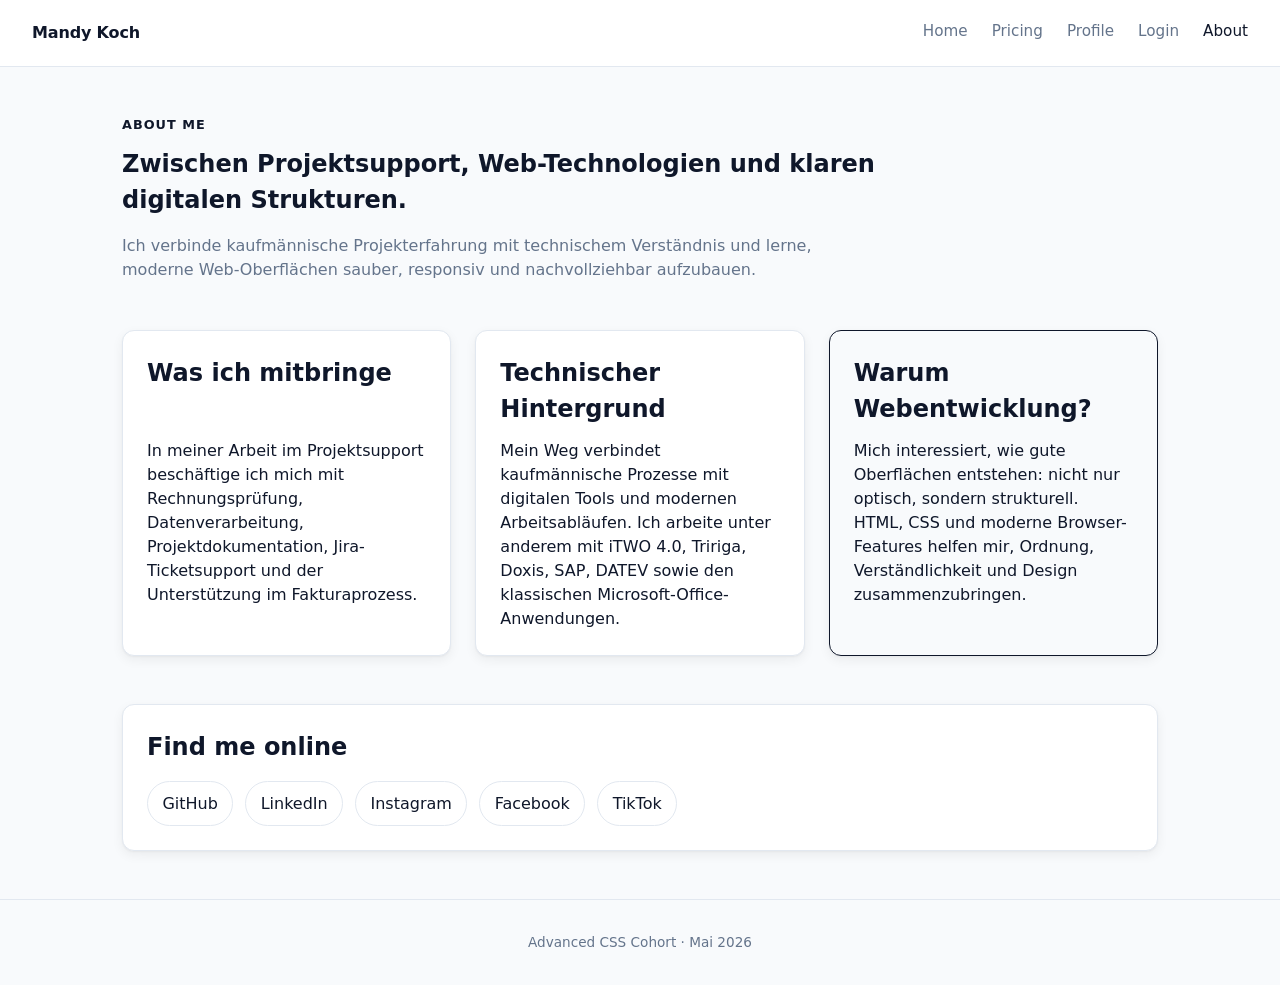
==== about.html @ 2872f576 "feat: personal platform-runtime — ready for deployment" ====
<!DOCTYPE html>
<html lang="de">

<head>
    <meta charset="UTF-8">
    <meta name="viewport" content="width=device-width, initial-scale=1.0">
    <title>Platform as Runtime — About</title>

    <link rel="stylesheet" href="tokens.css">
    <link rel="stylesheet" href="base.css">
    <link rel="stylesheet" href="pages.css">
    <link rel="stylesheet" href="transitions.css">
    <link rel="stylesheet" href="tooltips.css">
</head>

<body>
    <header class="site-nav">
        <a href="index.html" class="brand">Mandy Koch</a>

        <nav>
            <a href="index.html">Home</a>
            <a href="pricing.html">Pricing</a>
            <a href="profile.html">Profile</a>
            <a href="login.html">Login</a>
            <a href="about.html" aria-current="page">About</a>
        </nav>
    </header>

    <main class="page page-about">

        <section class="about-hero">
            <p class="eyebrow">About me</p>

            <h1>
                Zwischen Projektsupport, Web-Technologien
                und klaren digitalen Strukturen.
            </h1>

            <p class="lead">
                Ich verbinde kaufmännische Projekterfahrung mit technischem Verständnis
                und lerne, moderne Web-Oberflächen sauber, responsiv und nachvollziehbar
                aufzubauen.
            </p>
        </section>

        <section class="about-grid">

            <article class="about-card">
                <h2>Was ich mitbringe</h2>

                <p>
                    In meiner Arbeit im Projektsupport beschäftige ich mich mit
                    Rechnungsprüfung, Datenverarbeitung, Projektdokumentation,
                    Jira-Ticketsupport und der Unterstützung im Fakturaprozess.
                </p>
            </article>

            <article class="about-card">
                <h2>Technischer Hintergrund</h2>

                <p>
                    Mein Weg verbindet kaufmännische Prozesse mit digitalen Tools
                    und modernen Arbeitsabläufen. Ich arbeite unter anderem mit
                    iTWO 4.0, Tririga, Doxis, SAP, DATEV sowie den klassischen
                    Microsoft-Office-Anwendungen.
                </p>
            </article>

            <article class="about-card about-card-featured">
                <h2>Warum Webentwicklung?</h2>

                <p>
                    Mich interessiert, wie gute Oberflächen entstehen:
                    nicht nur optisch, sondern strukturell.
                    HTML, CSS und moderne Browser-Features helfen mir,
                    Ordnung, Verständlichkeit und Design zusammenzubringen.
                </p>
            </article>

        </section>

        <section class="social-section">
            <h2>Find me online</h2>

            <div class="social-links">
                <a href="https://github.com/Skulli485" target="_blank" rel="noreferrer">
                    GitHub
                </a>

                <a href="https://www.linkedin.com/in/mandy-koch-85b7ab2b9/"
                    target="_blank"
                    rel="noreferrer">
                    LinkedIn
                </a>

                <a href="https://www.instagram.com/mandy.skulli/"
                    target="_blank"
                    rel="noreferrer">
                    Instagram
                </a>

                <a href="https://www.facebook.com/mandy.skulli"
                    target="_blank"
                    rel="noreferrer">
                    Facebook
                </a>

                <a href="https://www.tiktok.com/@skulli2710"
                    target="_blank"
                    rel="noreferrer">
                    TikTok
                </a>
            </div>
        </section>

    </main>

    <footer class="site-footer">
        <p>Advanced CSS Cohort · Mai 2026</p>
    </footer>
</body>

</html>
---- tokens.css ----
/* ============================================================
   TOKENS.CSS — 3-Layer Token-System
   Layer 1 = Primitives, Layer 2 = Semantic, Layer 3 = Component
   Brand-Wechsel = Layer 2 ändern, alle Layer-3-Werte folgen.
   ============================================================ */

/* LAYER 1 — PRIMITIVES (rohe Werte, niemals direkt in Components) */
:root {
   --slate-50: #f8fafc;
   --slate-100: #f1f5f9;
   --slate-200: #e2e8f0;
   --slate-300: #cbd5e1;
   --slate-500: #64748b;
   --slate-700: #334155;
   --slate-900: #0f172a;
   --indigo-500: #6366f1;
   --white: #ffffff;
   --black: #000000;
}

/* LAYER 2 — SEMANTIC (Bedeutung, nicht Zahl) */
:root {
   --color-brand: var(--rose-500);
   --color-text: var(--slate-900);
   --color-text-muted: var(--slate-500);
   --color-bg: var(--slate-50);
   --color-card: var(--white);
   --color-border: var(--slate-200);
   --color-muted: var(--slate-300);
}

/* LAYER 3 — COMPONENT (color-mix derived, oklch) */
:root {
   --color-featured-tint: color-mix(in oklch, var(--color-brand) 8%, white);
   --color-featured-border: color-mix(in oklch, var(--color-brand) 70%, white);
   --color-button-hover: color-mix(in oklch, var(--color-brand) 85%, black);
   --color-tooltip-bg: var(--slate-900);
   --color-tooltip-text: var(--slate-50);

   --radius-card: 0.75rem;
   --radius-button: 0.5rem;
   --radius-pill: 999px;

   --shadow-card: 0 1px 2px color-mix(in oklch, var(--black) 4%, transparent),
      0 4px 12px color-mix(in oklch, var(--black) 6%, transparent);
}

/* Cascade-Frage:
   1. Auf welcher Ebene ist --color-brand definiert (Layer 1, 2, oder 3)?
      Antwort: --color-brand ist in Layer 2 definiert, weil es ein semantischer Token ist.

   2. Was würde passieren, wenn ich in der .login-card-Regel
      --color-brand neu setze?
      Antwort: Innerhalb der .login-card würden alle Werte, die var(--color-brand) benutzen,
      lokal den neuen Wert übernehmen, inklusive abgeleiteter Component-Tokens wie Hover-Farben,
      sofern sie in diesem Bereich neu berechnet werden.

   3. Wäre das eine gute Idee?
      Antwort: Eher nicht für einen globalen Brand-Wechsel, weil die Marke dann nur lokal
      innerhalb der .login-card überschrieben wird. Besser ist es, --color-brand zentral in Layer 2
      zu ändern, damit das ganze Design-System konsistent bleibt.
*/
---- base.css ----
/* ============================================================
   BASE.CSS — Reset + Body + Nav + Footer + Buttons
   Wiederverwendbar auf allen Pages.
   ============================================================ */

*,
*::before,
*::after {
  box-sizing: border-box;
  margin: 0;
  padding: 0;
}

html {
  scroll-behavior: smooth;
}

body {
  font-family: system-ui, -apple-system, "Segoe UI", sans-serif;
  background: var(--color-bg);
  color: var(--color-text);
  line-height: 1.5;
  min-height: 100vh;
  display: flex;
  flex-direction: column;
}

/* === Site Navigation (auf allen Pages identisch) === */
/* Specificity: (0, 0, 1, 0) => eine Klasse*/
.site-nav {
  display: flex;
  justify-content: space-between;
  align-items: center;
  padding: 1.25rem 2rem;
  background: var(--color-card);
  border-bottom: 1px solid var(--color-border);
}

.site-nav .brand {
  font-weight: 700;
  font-size: 1rem;
  color: var(--color-text);
  text-decoration: none;
  letter-spacing: -0.01em;
}

/* Specificity: (0, 0, 1, 1) => eine Klasse + ein Type-sector */
.site-nav nav {
  display: flex;
  gap: 1.5rem;
}

/* Specificity: (0, 0, 2, 1) => eine Klasse + 2 Type-sectors */
.site-nav nav a {
  color: var(--color-text-muted);
  text-decoration: none;
  font-size: 0.95rem;
  transition: color 0.15s ease;
}

.site-nav nav a:hover {
  color: var(--color-brand);
}

.site-nav nav a[aria-current="page"] {
  color: var(--color-brand);
  border-bottom: 2px solid var(--color-brand);
  padding-bottom: 0.2rem;
}

/* === Main Content === */
.page {
  flex: 1;
  width: 100%;
  max-width: 1100px;
  margin: 0 auto;
  padding: 3rem 2rem;
}

/* === Buttons (geteilt) === */
.btn {
  display: inline-block;
  padding: 0.75rem 1.25rem;
  border-radius: var(--radius-button);
  font-weight: 600;
  font-size: 0.95rem;
  text-decoration: none;
  cursor: pointer;
  border: 1px solid transparent;
  transition: background 0.2s ease, color 0.2s ease, border-color 0.2s ease;
}

.btn-primary {
  background: var(--color-brand);
  color: white;
}

.btn-primary:hover {
  background: var(--color-button-hover);
}

.btn-ghost {
  background: transparent;
  color: var(--color-text);
  border-color: var(--color-border);
}

.btn-ghost:hover {
  border-color: var(--color-brand);
  color: var(--color-brand);
}

.btn:focus-visible {
  outline: 3px solid var(--color-featured-border);
  outline-offset: 2px;
}

/* === Footer === */
.site-footer {
  text-align: center;
  padding: 2rem;
  color: var(--color-text-muted);
  font-size: 0.85rem;
  border-top: 1px solid var(--color-border);
}
---- pages.css ----
/* ============================================================
   PAGES.CSS — Page-spezifische Styles für alle vier Pages.
   Home, Pricing, Profile, Login.
   ============================================================ */

/* ========== HOME ========== */
.page-home .hero {
  text-align: center;
  padding: 3rem 0 4rem;
}

.page-home .hero>* {
  animation: fade-in-slide linear both;
  animation-timeline: view();
  animation-range: entry 0% entry 30%;
}

@keyframes fade-in-slide {
  from {
    opacity: 0;
    transform: translateY(30px);
  }

  to {
    opacity: 1;
    transform: translateY(0);
  }
}

.page-home h1 {
  font-size: clamp(1.75rem, 4vw, 2.75rem);
  font-weight: 800;
  letter-spacing: -0.02em;
  line-height: 1.15;
}

.page-home .lead {
  margin-top: 1.25rem;
  font-size: 1.05rem;
  color: var(--color-text-muted);
  max-width: 640px;
  margin-left: auto;
  margin-right: auto;
}

.page-home .cta-row {
  margin-top: 2rem;
  display: flex;
  gap: 1rem;
  justify-content: center;
  flex-wrap: wrap;
}

.grid-features {
  display: grid;
  grid-template-columns: repeat(auto-fit, minmax(240px, 1fr));
  gap: 1.5rem;
  margin-top: 2rem;
}

.feature-card {
  background: var(--color-card);
  border: 1px solid var(--color-border);
  border-radius: var(--radius-card);
  padding: 1.5rem;
  box-shadow: var(--shadow-card);
}

.feature-card h3 {
  font-size: 1.1rem;
  font-weight: 700;
  margin-bottom: 0.5rem;
}

.feature-card p {
  color: var(--color-text-muted);
  font-size: 0.95rem;
}

/* ========== PRICING ========== */
.page-pricing h1 {
  text-align: center;
  font-size: 2.25rem;
  font-weight: 800;
  letter-spacing: -0.02em;
}

.page-pricing .lead {
  text-align: center;
  color: var(--color-text-muted);
  margin-top: 0.5rem;
  margin-bottom: 2.5rem;
}

.pricing-grid {
  display: grid;
  grid-template-columns: repeat(auti-fit, minmax(280px, 1fr));
  grid-template-rows: auto auto auto 1fr auto;
  gap: 1.5rem;

  /* === ISSUE #2 — Subgrid kommt hier dazu ===
     Aktuell hat jede Card ihre eigene innere Höhe.
     Cards mit unterschiedlich langen Features-Listen sind
     vertikal nicht aligned. Subgrid auf .plan macht jede Row
     in jeder Card gleich hoch. Code in der Lecture, Block B. */
}

/* Box-Model-Frage: was wäre die tatsächliche Breite einer .plan-Card,
   wenn box-sizing NICHT border-box wäre?
   Antwort: Die Card wäre 66px breiter
   (64px Padding + 2px Border zusätzlich zur eigentlichen Breite). */
.plan {
  background: var(--color-card);
  border: 1px solid var(--color-border);
  border-radius: var(--radius-card);
  padding: 2rem;
  display: grid;
  grid-row: span 5;
  grid-template-rows: subgrid;
  /* flex-direction: column; */
  gap: 0.75rem;
  box-shadow: var(--shadow-card);
}

.plan h2 {
  font-size: 1.1rem;
  font-weight: 700;
}

.plan .price {
  font-size: 2.5rem;
  font-weight: 800;
  color: var(--color-brand);
  letter-spacing: -0.02em;
}

.plan .desc {
  color: var(--color-text-muted);
  font-size: 0.95rem;
}

.plan .features {
  list-style: none;
  display: flex;
  /* flex-direction: column; */
  gap: 0.4rem;
  margin: 0.5rem 0;
  grid-template-columns: repeat(auto-fit, minmax(240px, 1fr));
}

.plan .features li {
  font-size: 0.9rem;
  padding-left: 1.25rem;
  position: relative;
}

.plan .features li::before {
  content: "✓";
  position: absolute;
  left: 0;
  color: var(--color-brand);
  font-weight: 700;
}

.plan .btn {
  text-align: center;
}

.plan-featured {
  background: var(--color-featured-tint);
  border: 2px solid var(--color-featured-border);
}

/* ========== PROFILE ========== */
.page-profile .profile-header {
  display: flex;
  gap: 1.5rem;
  align-items: center;
  margin-bottom: 2.5rem;
}

.avatar {
  width: 80px;
  height: 80px;
  border-radius: 50%;
  background: var(--color-featured-tint);
  border: 2px solid var(--color-featured-border);
  display: grid;
  place-items: center;
  font-weight: 800;
  font-size: 1.25rem;
  color: var(--color-brand);
  flex-shrink: 0;
}

.profile-meta h1 {
  font-size: 1.75rem;
  font-weight: 800;
  letter-spacing: -0.02em;
}

.profile-meta .role {
  color: var(--color-text-muted);
  font-size: 0.95rem;
  margin-top: 0.15rem;
}

.profile-meta .bio {
  margin-top: 0.5rem;
  max-width: 480px;
}

.stats {
  display: grid;
  grid-template-columns: repeat(auto-fit, minmax(140px, 1fr));
  gap: 1rem;
}

.stat {
  background: var(--color-card);
  border: 1px solid var(--color-border);
  border-radius: var(--radius-card);
  padding: 1.25rem;
  display: flex;
  flex-direction: column;
  gap: 0.25rem;
  text-align: left;
  cursor: pointer;
  font: inherit;
  color: inherit;
  box-shadow: var(--shadow-card);
  transition: border-color 0.15s ease;
}

.stat:hover {
  border-color: var(--color-featured-border);
}

.stat-value {
  font-size: 1.75rem;
  font-weight: 800;
  color: var(--color-brand);
}

.stat-label {
  font-size: 0.85rem;
  color: var(--color-text-muted);
}

/* ========== LOGIN ========== */
.page-login {
  display: grid;
  place-items: center;
}

.login-card {
  width: 100%;
  max-width: 420px;
  background: var(--color-card);
  border: 1px solid var(--color-border);
  border-radius: var(--radius-card);
  padding: 2.25rem;
  box-shadow: var(--shadow-card);
}

.login-card h1 {
  font-size: 1.5rem;
  font-weight: 800;
  letter-spacing: -0.02em;
}

.login-card .subtitle {
  color: var(--color-text-muted);
  font-size: 0.95rem;
  margin-top: 0.25rem;
  margin-bottom: 1.5rem;
}

.login-form {
  display: flex;
  flex-direction: column;
  gap: 1.25rem;
}

.field {
  display: flex;
  flex-direction: column;
  gap: 0.35rem;
}

.field label {
  font-size: 0.85rem;
  font-weight: 600;
}

.field input {
  padding: 0.65rem 0.8rem;
  border: 1px solid var(--color-border);
  border-radius: var(--radius-button);
  font: inherit;
  background: var(--color-card);
  transition: border-color 0.15s ease, box-shadow 0.15s ease;
}

.field input:focus {
  outline: none;
  border-color: var(--color-brand);
  box-shadow: 0 0 0 3px var(--color-featured-tint);
}

/* Error-State für Email-Feld: nur wenn nicht leer UND invalid */
.field:has(input:not(:placeholder-shown):invalid) input {
  border-color: var(--color-error, #ef4444);
  animation: color-shift 0.3s ease;
}

.field:has(input:not(:placeholder-shown):invalid) {
  position: relative;
}

.field:has(input:not(:placeholder-shown):invalid)::after {
  content: "✕";
  position: absolute;
  right: 0.75rem;
  top: 1.6rem;
  color: var(--color-error, #ef4444);
  font-size: 0.9rem;
  pointer-events: none;
  animation: fade-in 0.3s ease;
}

@keyframes fade-in {
  from {
    opacity: 0;
    transform: translateY(-2px);
  }

  to {
    opacity: 1;
    transform: translateY(0);
  }
}

@keyframes color-shift {
  from {
    border-color: var(--color-brand);
  }

  to {
    border-color: var(--color-error, #ef4444);
  }
}

.login-form:has(input:placeholder-shown) .btn {
  opacity: 0.55;
  cursor: not-allowed;
}

.forgot {
  text-align: center;
  font-size: 0.85rem;
  margin-top: 0.5rem;
}

.forgot a {
  color: var(--color-brand);
  text-decoration: none;
}

/* ========== ABOUT ========== */
.page-about {
  container-type: inline-size;
}

.about-hero {
  margin-bottom: 3rem;
}

.about-hero .eyebrow {
  color: var(--color-brand);
  font-weight: 700;
  text-transform: uppercase;
  letter-spacing: 0.08em;
  font-size: 0.8rem;
}

.about-hero h1 {
  max-width: 780px;
  margin-top: 0.75rem;
  color: var(--color-text);
}

.about-hero .lead {
  max-width: 720px;
  margin-top: 1rem;
  color: var(--color-text-muted);
}

.about-grid {
  display: grid;
  grid-template-columns: repeat(3, minmax(0, 1fr));
  gap: 1.5rem;
  margin-bottom: 3rem;
}

.about-card {
  display: grid;
  grid-template-rows: subgrid;
  grid-row: span 2;

  gap: 0.75rem;

  padding: 1.5rem;

  background: var(--color-card);

  border: 1px solid var(--color-border);
  border-radius: var(--radius-card);

  box-shadow: var(--shadow-card);
}

.about-card-featured {
  background: var(--color-featured-tint);
  border-color: var(--color-featured-border);
}

.social-section {
  padding: 1.5rem;

  background: var(--color-card);

  border: 1px solid var(--color-border);
  border-radius: var(--radius-card);

  box-shadow: var(--shadow-card);
}

.social-links {
  display: flex;
  flex-wrap: wrap;

  gap: 0.75rem;

  margin-top: 1rem;
}

.social-links a {
  padding: 0.6rem 0.9rem;

  color: var(--color-brand);

  text-decoration: none;

  border: 1px solid var(--color-border);
  border-radius: var(--radius-pill);

  transition:
    background 0.2s ease,
    color 0.2s ease,
    border-color 0.2s ease;
}

.social-links a:hover {
  color: white;

  background: var(--color-brand);

  border-color: var(--color-brand);
}

/* ============================================================
   CONTAINER QUERY
   ============================================================ */

@container (max-width: 760px) {
  .about-grid {
    grid-template-columns: 1fr;
  }
}
---- transitions.css ----
/* ============================================================
   TRANSITIONS.CSS — View Transitions API
   Diese Datei ist absichtlich fast leer.
   Die Lecture füllt sie zwischen den Markern.

   Issues, die hier gelöst werden:
     · Issue #1 — Page-Transitions zwischen allen vier Pages
     · Issue #4 — view-transition-name Collision (Hyrum's Law)
   ============================================================ */


/* === BEGIN ISSUE #1 — View Transitions Opt-In === */
/*  Wir aktivieren View Transitions als Opt-In für die ganze
    Page. Eine Zeile reicht. Browser ohne Support ignorieren
    es stillschweigend.                                        */
@view-transition {
    navigation:auto;
}


/* === END ISSUE #1 === */


/* === BEGIN ISSUE #1 — Custom Animation für Page-Wechsel === */
/*  Default-Transition ist ein Crossfade. Wir bauen ein leichtes
    Slide-In, das sich nach Linear/Vercel anfühlt.             */
::view-transition-old(root){
    animation: 250ms cubic-bezier(0.4, 0, 0.2, 1) both fade-slide-out;
}

::view-transition-new(root){
    animation: 250ms cubic-bezier(0.4, 0, 0.2, 1) both fade-slide-in;
}

@keyframes fade-slide-out{
    to{
        opacity: 0;
        transform: translateY(-8px);
    }
}

@keyframes fade-slide-in {
    from{
        opacity: 0;
        transform: translateY(8px);
    }
}


/* === END ISSUE #1 === */


/* === BEGIN ISSUE #4 — Eindeutige Transition-Names === */
/*  Wenn mehrere Elemente auf zwei Pages denselben
    view-transition-name haben, wirft der Browser einen Fehler.
    Wir geben jeder Pricing-Card einen eindeutigen Name.       */



/* === END ISSUE #4 === */

/* Naming Convestion support to article id´s & adding smooth transition */

#plan-hobby{
    view-transition-name: --plan-hobby;
}
#plan-starter{
    view-transition-name: --plan-starter;
}
#plan-pro{
    view-transition-name: --plan-pro;
}
#plan-enterprise{
    view-transition-name: --plan-enterprise;
    }
---- tooltips.css ----
/* ============================================================
   TOOLTIPS.CSS — Anchor Positioning API
   Diese Datei ist absichtlich fast leer.
   Die Lecture füllt sie zwischen den Markern.

   Issue, das hier gelöst wird:
     · Issue #3 — Tooltips auf Profile-Stats ohne JS-Library
   ============================================================ */
@supports(anchor-name: --x) {
    /* Alle Styles in diesem Block laufen nur in Browsern, die die Anchor Positioning API unterstützen. */


.start {
    anchor-name: --stat;
    position: relative;
    /*Dies ist fur anchro positioning NICHT gebraucht, 
    sonderen gilt als sicherheits netz falls der browser AP noch nicht 
    unterstutzt*/
}

.start[data-tooltip]::after {
    content: attr(data-tooltip);
    position: absolute;
    position-anchor: --stat;
    bottom: anchor(top);
    left: anchor(center);
    translate: -50% -8px;
    white-space: nowrap;
    pointer-events: none;
}

/* === BEGIN ISSUE #3 — Anchor Setup === */
/*  Jede .stat wird zu einem Anker, an dem ein Tooltip hängt.
    Wir benutzen anchor-name, position-anchor und das
    ::after-Pseudo-Element für den Tooltip-Inhalt.            */



/* === END ISSUE #3 === */


/* === BEGIN ISSUE #3 — Tooltip Visual + Position === */
/*  Tooltip ist standardmäßig versteckt. Auf :hover und :focus
    erscheint er, positioniert über dem Anker.                */

.start[data-tooltip]::after {
    background: var(--color-tooltip-bg);
    color: var(--color-tooltip-text);
    font-size: 0.8rem;
    font-weight: 500;
    padding: 0.4rem 0.65rem;
    border-radius: var(--radius-button);
    box-shadow: var(--shadow-card);
    opacity: 0;
    translate: -50% 0px;
    transition: opacity 0.15s ease, translate 0.15s ease;
}

.stat:hover::after,
.stat:focus-visible::after {
    opacity: 1;
    translate: -50% -8px;
}}


/* === END ISSUE #3 === */


/* === BEGIN ISSUE #5 — @supports Fallback === */
/*  Anchor Positioning läuft Mai 2026 nur in Chromium-Browsern.
    Firefox + Safari sehen einen einfachen, statischen Fallback.
    Das gehört in @supports, damit moderne Browser den Block
    sehen, ältere ihn überspringen.                            */



/* === END ISSUE #5 === */
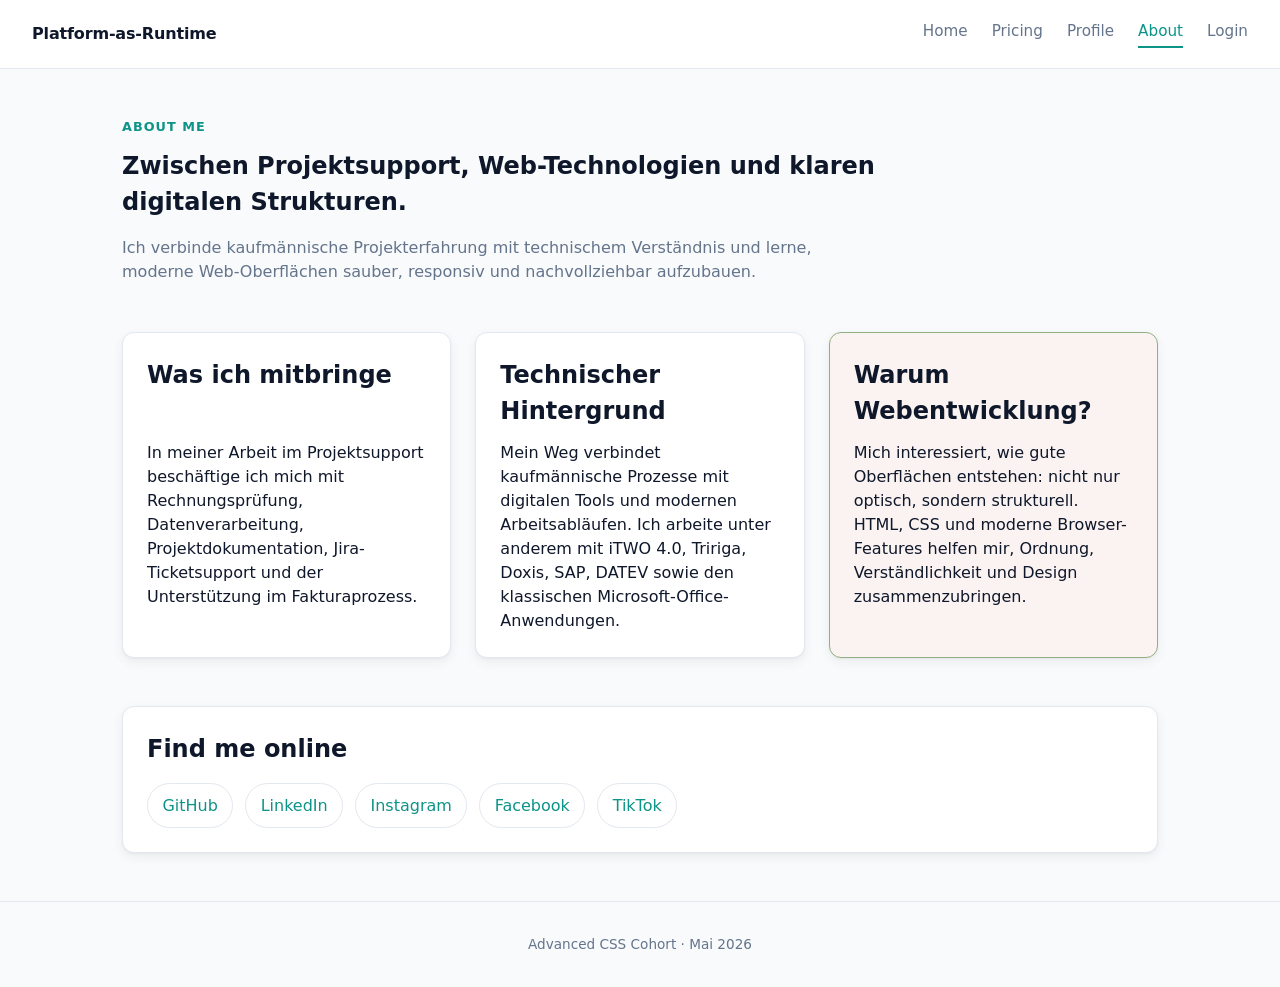
==== commit 153e10fd: "feat: rebrand to teal, unify nav order and brand name - Change brand color from rose to teal-500 (#0" ====
--- a/about.html
+++ b/about.html
@@ -15,14 +15,14 @@
 
 <body>
     <header class="site-nav">
-        <a href="index.html" class="brand">Mandy Koch</a>
+        <a href="index.html" class="brand">Platform-as-Runtime</a>
 
         <nav>
             <a href="index.html">Home</a>
             <a href="pricing.html">Pricing</a>
             <a href="profile.html">Profile</a>
+            <a href="about.html" aria-current="page">About</a>
             <a href="login.html">Login</a>
-            <a href="about.html" aria-current="page">About</a>
         </nav>
     </header>
 
--- a/tokens.css
+++ b/tokens.css
@@ -14,13 +14,16 @@
    --slate-700: #334155;
    --slate-900: #0f172a;
    --indigo-500: #6366f1;
+   --rose-500: #f43f5e;
+   --amber-600: #d97706;
+   --teal-500: #0d9488;
    --white: #ffffff;
    --black: #000000;
 }
 
 /* LAYER 2 — SEMANTIC (Bedeutung, nicht Zahl) */
 :root {
-   --color-brand: var(--rose-500);
+   --color-brand: var(--teal-500);
    --color-text: var(--slate-900);
    --color-text-muted: var(--slate-500);
    --color-bg: var(--slate-50);
